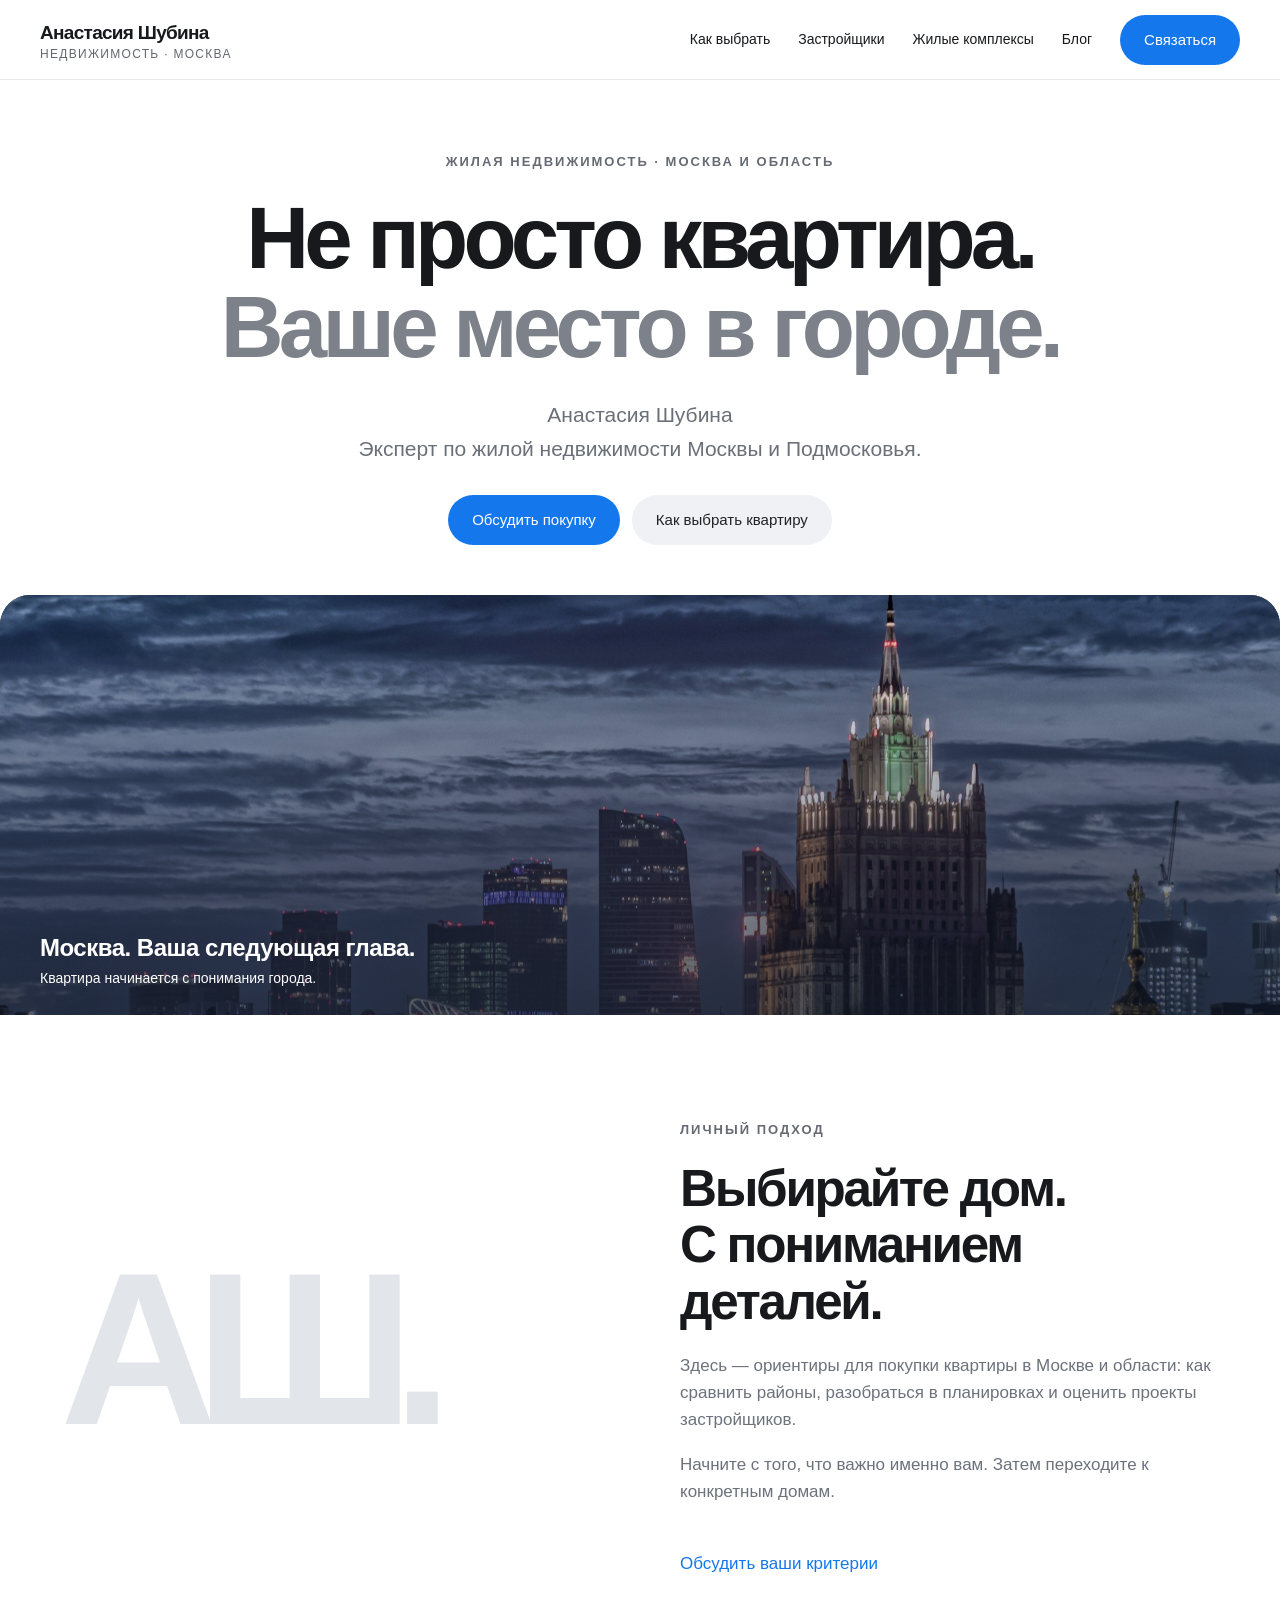
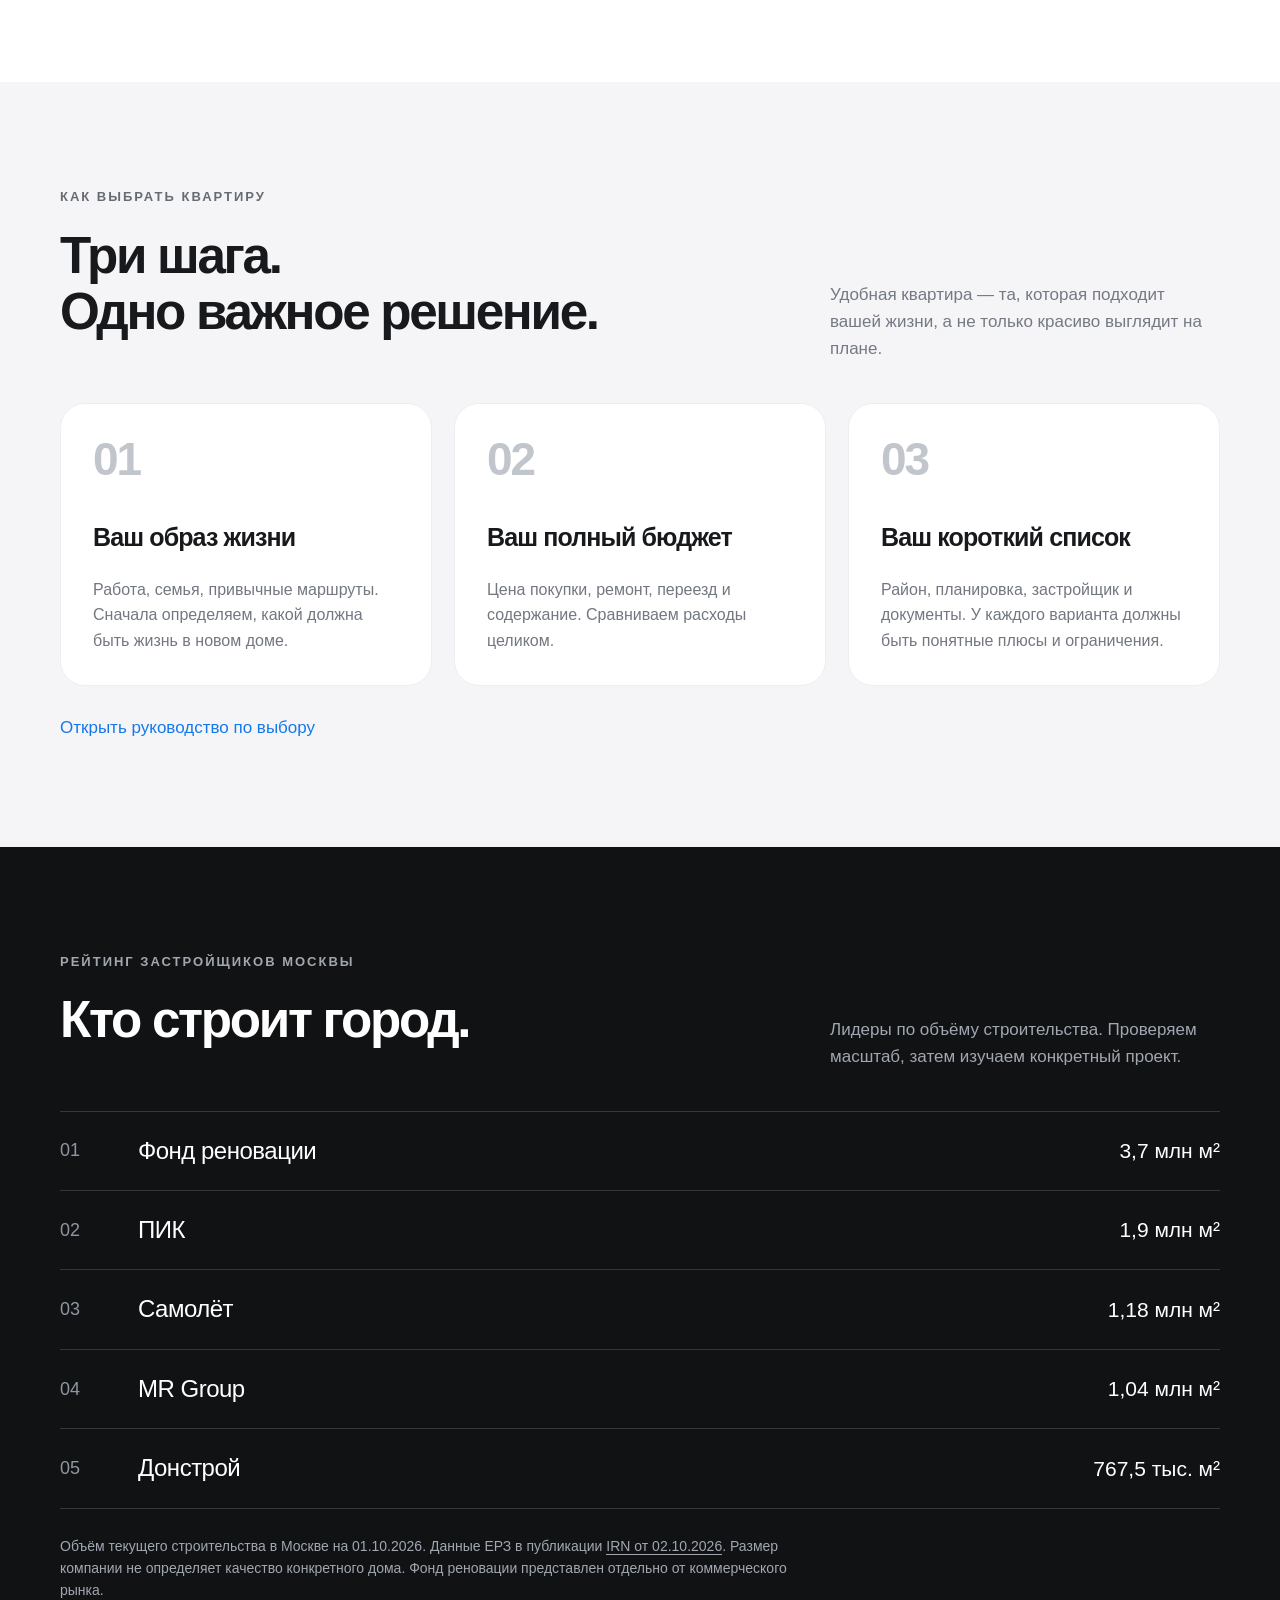
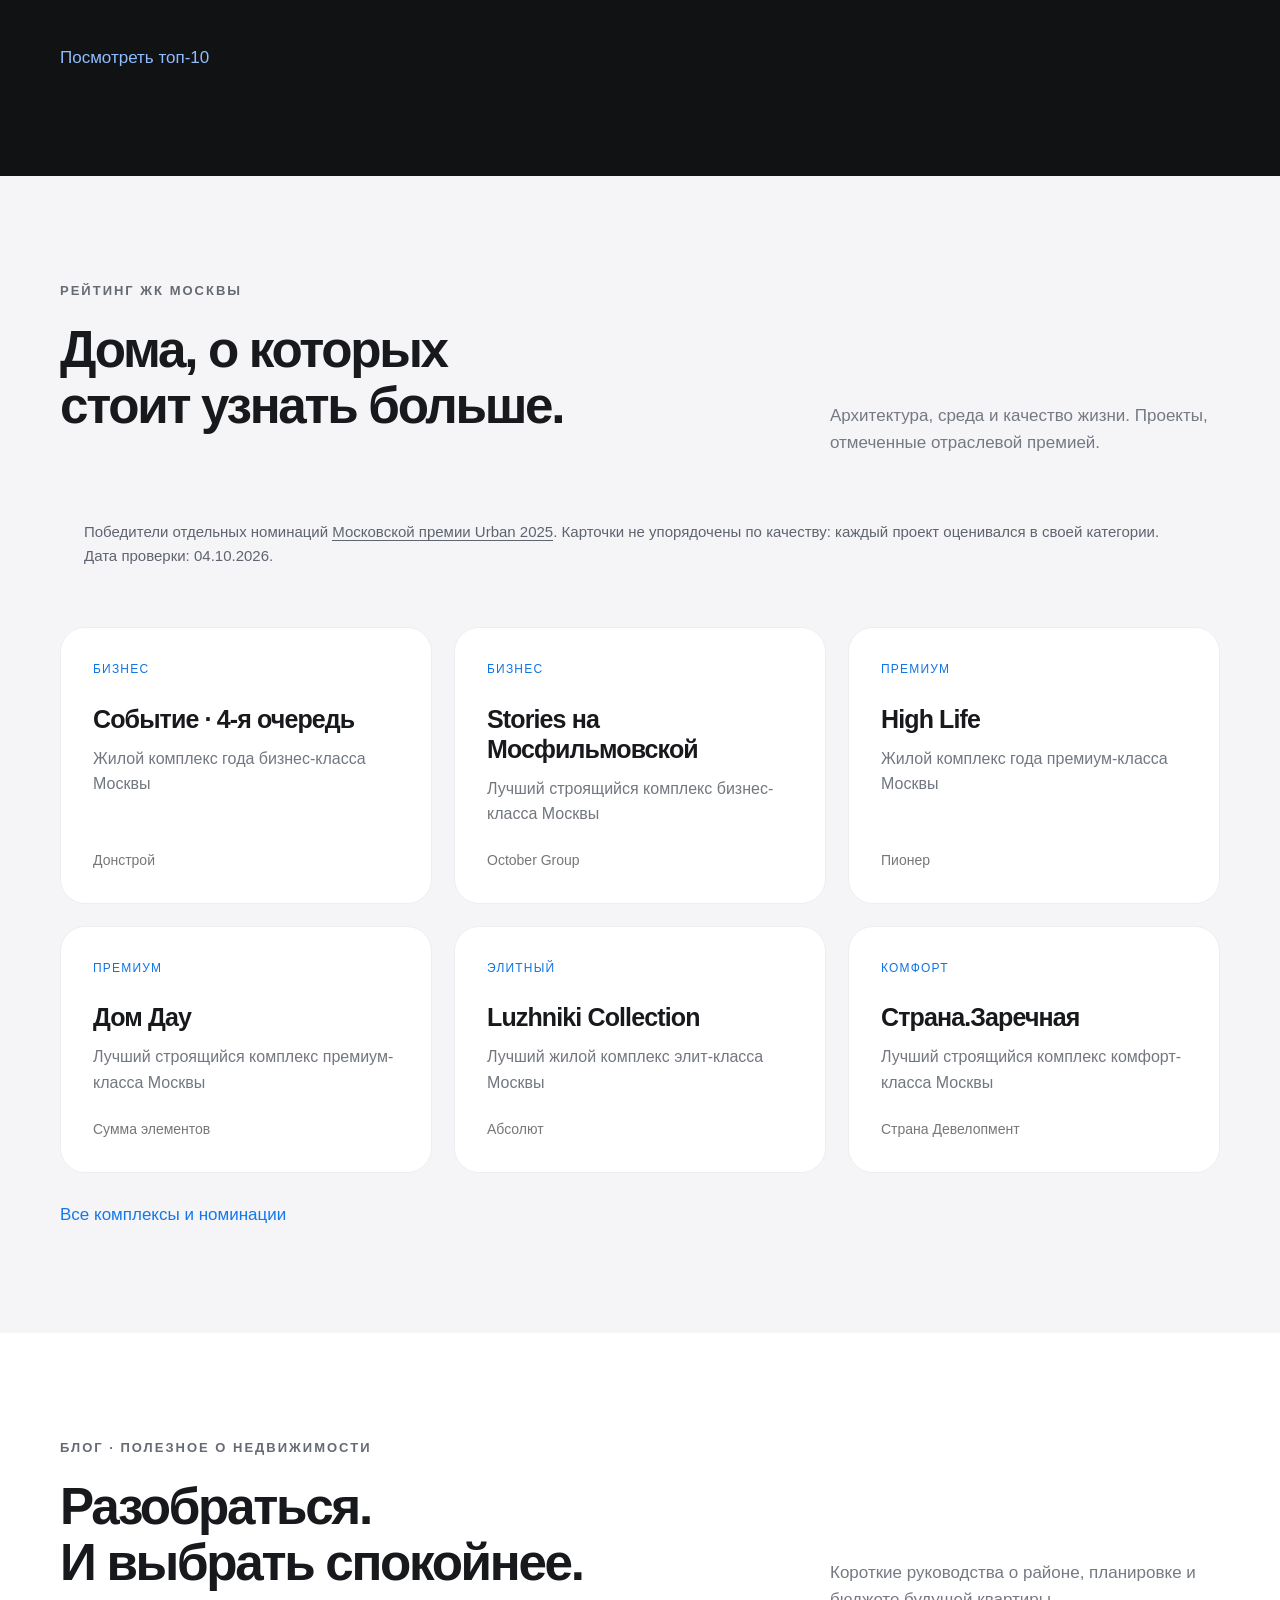
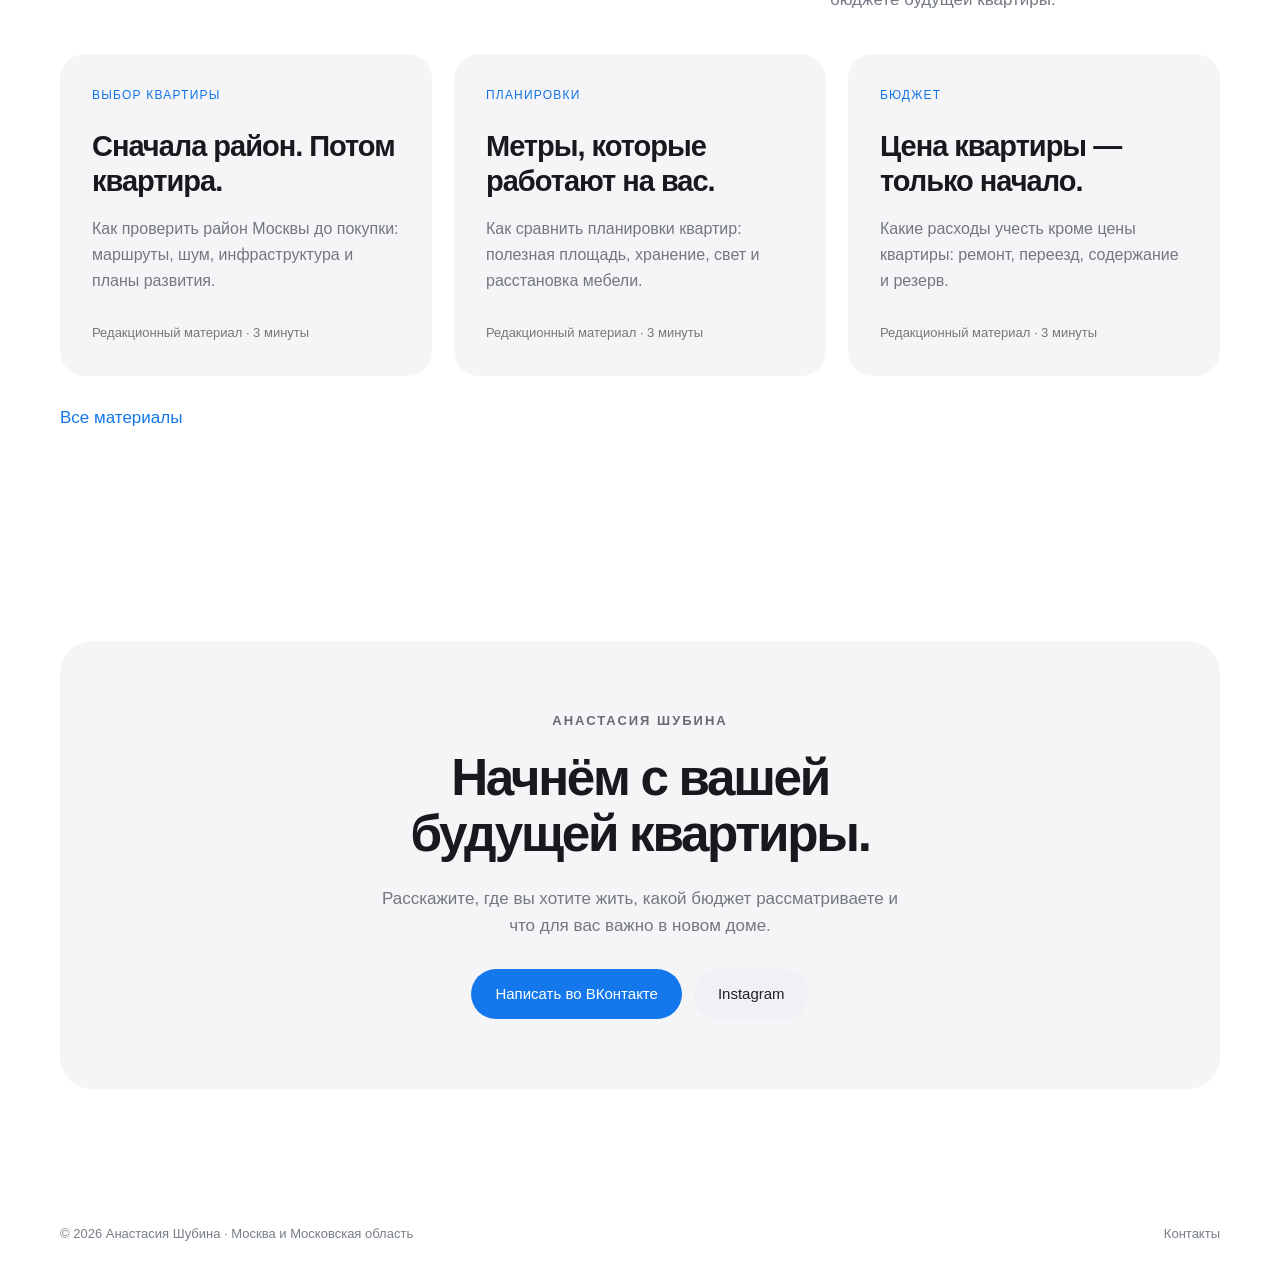
==== index.html @ 24b68bc2 "Build animated real estate website with blog, guides and sourced rankings" ====
<!doctype html><html lang="ru"><head><meta charset="utf-8"><meta name="viewport" content="width=device-width,initial-scale=1"><title>Анастасия Шубина — эксперт по жилой недвижимости Москвы и области</title><meta name="description" content="Выбор квартиры в Москве и Подмосковье: районы, планировки, рейтинги застройщиков и жилых комплексов. Сайт Анастасии Шубиной."><meta name="theme-color" content="#ffffff"><link rel="canonical" href="https://nickbelsov.github.io/anastasia-shubina/"><meta property="og:title" content="Анастасия Шубина — эксперт по жилой недвижимости Москвы и области"><meta property="og:description" content="Выбор квартиры в Москве и Подмосковье: районы, планировки, рейтинги застройщиков и жилых комплексов. Сайт Анастасии Шубиной."><meta property="og:type" content="website"><meta property="og:url" content="https://nickbelsov.github.io/anastasia-shubina/"><meta property="og:locale" content="ru_RU"><link rel="icon" href="assets/favicon.svg"><link rel="stylesheet" href="assets/style.css"><script type="application/ld+json">{"@context": "https://schema.org", "@type": "Person", "name": "Анастасия Шубина", "jobTitle": "Эксперт по жилой недвижимости", "url": "https://nickbelsov.github.io/anastasia-shubina", "sameAs": ["https://vk.ru/id_1000000000", "https://www.instagram.com/nastia_shubina/"]}</script><script defer src="assets/app.js"></script></head><body><a class="skip" href="#main">Перейти к содержанию</a><div class="progress" aria-hidden="true"></div><header><nav aria-label="Главная навигация"><a class="brand" href="index.html">Анастасия Шубина<small>НЕДВИЖИМОСТЬ · МОСКВА</small></a><button class="menu" aria-expanded="false" aria-controls="nav-links">Меню</button><div class="links" id="nav-links"><a href="guide/">Как выбрать</a><a href="developers/">Застройщики</a><a href="complexes/">Жилые комплексы</a><a href="blog/">Блог</a><a class="pill" href="index.html#contact">Связаться</a></div></nav></header><main id="main"><section class="hero"><div class="wrap"><div class="eyebrow">Жилая недвижимость · Москва и область</div><h1>Не просто квартира.<br><span>Ваше место в городе.</span></h1><p class="lead">Анастасия Шубина<br>Эксперт по жилой недвижимости Москвы и Подмосковья.</p><div class="actions"><a class="button" href="#contact">Обсудить покупку</a><a class="button secondary" href="guide/">Как выбрать квартиру</a></div></div><div class="city"><img src="assets/moscow.jpg" width="2000" height="1500" alt="Вечерняя панорама Москвы: историческая высотка и башни Москва-Сити" fetchpriority="high"><div class="city-caption"><strong>Москва. Ваша следующая глава.</strong>Квартира начинается с понимания города.</div></div></section>
<section class="section"><div class="wrap about"><div class="about-mark reveal" aria-hidden="true">АШ.</div><div class="reveal"><div class="eyebrow">Личный подход</div><h2>Выбирайте дом.<br>С пониманием деталей.</h2><p>Здесь — ориентиры для покупки квартиры в Москве и области: как сравнить районы, разобраться в планировках и оценить проекты застройщиков.</p><p>Начните с того, что важно именно вам. Затем переходите к конкретным домам.</p><a class="section-link" href="#contact">Обсудить ваши критерии</a></div></div></section>
<section class="section muted" id="choose"><div class="wrap"><div class="section-head reveal"><div><div class="eyebrow">Как выбрать квартиру</div><h2>Три шага.<br>Одно важное решение.</h2></div><p>Удобная квартира — та, которая подходит вашей жизни, а не только красиво выглядит на плане.</p></div><div class="grid"><div class="card reveal"><span class="num">01</span><h3>Ваш образ жизни</h3><p>Работа, семья, привычные маршруты. Сначала определяем, какой должна быть жизнь в новом доме.</p></div><div class="card reveal"><span class="num">02</span><h3>Ваш полный бюджет</h3><p>Цена покупки, ремонт, переезд и содержание. Сравниваем расходы целиком.</p></div><div class="card reveal"><span class="num">03</span><h3>Ваш короткий список</h3><p>Район, планировка, застройщик и документы. У каждого варианта должны быть понятные плюсы и ограничения.</p></div></div><a class="section-link" href="guide/">Открыть руководство по выбору</a></div></section>
<section class="section dark" id="developers"><div class="wrap"><div class="section-head reveal"><div><div class="eyebrow">Рейтинг застройщиков Москвы</div><h2>Кто строит город.</h2></div><p>Лидеры по объёму строительства. Проверяем масштаб, затем изучаем конкретный проект.</p></div><div class="ranking"><div class="rank"><span class="position">01</span><strong>Фонд реновации</strong><span class="value">3,7 млн м²</span></div><div class="rank"><span class="position">02</span><strong>ПИК</strong><span class="value">1,9 млн м²</span></div><div class="rank"><span class="position">03</span><strong>Самолёт</strong><span class="value">1,18 млн м²</span></div><div class="rank"><span class="position">04</span><strong>MR Group</strong><span class="value">1,04 млн м²</span></div><div class="rank"><span class="position">05</span><strong>Донстрой</strong><span class="value">767,5 тыс. м²</span></div></div><p class="rank-note">Объём текущего строительства в Москве на 01.10.2026. Данные ЕРЗ в публикации <a class="source" href="https://www.irn.ru/news/160754-nazvany-krupneyshie-zastroyschiki-moskvy-i-oblasti.html" target="_blank" rel="noopener">IRN от 02.10.2026</a>. Размер компании не определяет качество конкретного дома. Фонд реновации представлен отдельно от коммерческого рынка.</p><a class="section-link" href="developers/">Посмотреть топ-10</a></div></section>
<section class="section muted" id="complexes"><div class="wrap"><div class="section-head reveal"><div><div class="eyebrow">Рейтинг ЖК Москвы</div><h2>Дома, о которых<br>стоит узнать больше.</h2></div><p>Архитектура, среда и качество жизни. Проекты, отмеченные отраслевой премией.</p></div><p class="method">Победители отдельных номинаций <a class="source" href="https://uawards.ru/news/all/pobediteli_premii_urban_2025_moskva" target="_blank" rel="noopener">Московской премии Urban 2025</a>. Карточки не упорядочены по качеству: каждый проект оценивался в своей категории. Дата проверки: 04.10.2026.</p><div class="grid complex"><article class="card reveal" data-class="Бизнес"><span class="badge">Бизнес</span><h3>Событие · 4-я очередь</h3><p>Жилой комплекс года бизнес-класса Москвы</p><span class="developer">Донстрой</span></article><article class="card reveal" data-class="Бизнес"><span class="badge">Бизнес</span><h3>Stories на Мосфильмовской</h3><p>Лучший строящийся комплекс бизнес-класса Москвы</p><span class="developer">October Group</span></article><article class="card reveal" data-class="Премиум"><span class="badge">Премиум</span><h3>High Life</h3><p>Жилой комплекс года премиум-класса Москвы</p><span class="developer">Пионер</span></article><article class="card reveal" data-class="Премиум"><span class="badge">Премиум</span><h3>Дом Дау</h3><p>Лучший строящийся комплекс премиум-класса Москвы</p><span class="developer">Сумма элементов</span></article><article class="card reveal" data-class="Элитный"><span class="badge">Элитный</span><h3>Luzhniki Collection</h3><p>Лучший жилой комплекс элит-класса Москвы</p><span class="developer">Абсолют</span></article><article class="card reveal" data-class="Комфорт"><span class="badge">Комфорт</span><h3>Страна.Заречная</h3><p>Лучший строящийся комплекс комфорт-класса Москвы</p><span class="developer">Страна Девелопмент</span></article></div><a class="section-link" href="complexes/">Все комплексы и номинации</a></div></section>
<section class="section" id="blog"><div class="wrap"><div class="section-head reveal"><div><div class="eyebrow">Блог · Полезное о недвижимости</div><h2>Разобраться.<br>И выбрать спокойнее.</h2></div><p>Короткие руководства о районе, планировке и бюджете будущей квартиры.</p></div><div class="grid"><a class="card blog-card reveal" href="blog/kak-vybrat-rayon/"><span class="badge">Выбор квартиры</span><h3>Сначала район. Потом квартира.</h3><p>Как проверить район Москвы до покупки: маршруты, шум, инфраструктура и планы развития.</p><span class="meta">Редакционный материал · 3 минуты</span></a><a class="card blog-card reveal" href="blog/planirovka-bez-kompromissov/"><span class="badge">Планировки</span><h3>Метры, которые работают на вас.</h3><p>Как сравнить планировки квартир: полезная площадь, хранение, свет и расстановка мебели.</p><span class="meta">Редакционный материал · 3 минуты</span></a><a class="card blog-card reveal" href="blog/stoimost-posle-pokupki/"><span class="badge">Бюджет</span><h3>Цена квартиры — только начало.</h3><p>Какие расходы учесть кроме цены квартиры: ремонт, переезд, содержание и резерв.</p><span class="meta">Редакционный материал · 3 минуты</span></a></div><a class="section-link" href="blog/">Все материалы</a></div></section>
<section class="section" id="contact"><div class="wrap"><div class="contact reveal"><div class="eyebrow">Анастасия Шубина</div><h2>Начнём с вашей<br>будущей квартиры.</h2><p>Расскажите, где вы хотите жить, какой бюджет рассматриваете и что для вас важно в новом доме.</p><div class="actions"><a class="button" href="https://vk.ru/id_1000000000" target="_blank" rel="noopener">Написать во ВКонтакте</a><a class="button secondary" href="https://www.instagram.com/nastia_shubina/" target="_blank" rel="noopener">Instagram</a></div></div></div></section></main><footer><div class="wrap foot"><span>© 2026 Анастасия Шубина · Москва и Московская область</span><a href="index.html#contact">Контакты</a></div></footer></body></html>
---- assets/style.css ----
*{box-sizing:border-box}html{scroll-behavior:smooth;scroll-padding-top:100px}body{margin:0;font-family:-apple-system,BlinkMacSystemFont,"Segoe UI",Arial,sans-serif;color:#17191c;background:#fff;font-size:17px;line-height:1.6}a{color:inherit;text-decoration:none}button,input{font:inherit}button,a{-webkit-tap-highlight-color:transparent}a:focus-visible,button:focus-visible{outline:3px solid #147bfa;outline-offset:5px}::selection{background:#d5e5ff}header{height:80px;border-bottom:1px solid #e8e8ed;position:sticky;top:0;background:#fffffff0;backdrop-filter:blur(18px);z-index:10}nav{max-width:1320px;margin:auto;display:flex;height:100%;align-items:center;justify-content:space-between;padding:0 40px;gap:24px}.brand{font-size:19px;font-weight:650;letter-spacing:-.7px}.brand small{font-size:12px;display:block;font-weight:450;letter-spacing:1.3px;color:#64676e;line-height:1.1}.links{display:flex;gap:28px;align-items:center;font-size:14px}.links a:hover{color:#0672e6}.pill,.button{display:inline-flex;justify-content:center;align-items:center;border:0;border-radius:30px;padding:13px 24px;background:#1478ec;color:white;font-size:15px;cursor:pointer;transition:transform .25s,background .25s}.pill:hover,.button:hover{background:#0064da;transform:translateY(-2px)}.secondary{background:#f0f1f4;color:#202227}.secondary:hover{background:#e3e6ea}.menu{display:none;background:none;border:0;cursor:pointer}.wrap{max-width:1240px;margin:0 auto;padding:0 40px}.hero{padding:72px 0 0;text-align:center;overflow:hidden}.eyebrow{font-size:13px;letter-spacing:2px;text-transform:uppercase;font-weight:650;color:#666b73;margin-bottom:20px}h1,h2,h3,p{margin-top:0}h1{font-size:clamp(44px,6.8vw,88px);line-height:1.03;letter-spacing:-.055em;font-weight:650;margin-bottom:26px}h1 span{color:#7c818a}h2{font-size:clamp(36px,4vw,56px);letter-spacing:-.045em;line-height:1.1;font-weight:600;margin-bottom:22px}h3{font-size:25px;letter-spacing:-.035em;line-height:1.2}.lead{font-size:21px;line-height:1.6;color:#6b7078;max-width:600px;margin:0 auto 30px}.actions{display:flex;justify-content:center;gap:12px;flex-wrap:wrap}.city{position:relative;margin:50px auto 0;max-width:1400px;height:420px;overflow:hidden;border-radius:30px 30px 0 0;background:#1e2935}.city img{width:100%;height:120%;object-fit:cover;object-position:center 40%;transform:translateY(var(--pan,0px));will-change:transform}.city:after{content:"";position:absolute;inset:0;background:linear-gradient(transparent,#111a28b0)}.city-caption{position:absolute;z-index:1;bottom:26px;left:40px;color:white;text-align:left;font-size:14px}.city-caption strong{font-size:24px;display:block;letter-spacing:-.5px}.section{padding:105px 0}.muted{background:#f5f5f7}.section-head{display:flex;justify-content:space-between;align-items:end;gap:40px;margin-bottom:40px}.section-head p{color:#747983;max-width:390px;margin:0}.grid{display:grid;grid-template-columns:repeat(3,minmax(0,1fr));gap:22px}.card{background:#fff;border:1px solid #eceef1;border-radius:25px;padding:32px;transition:transform .35s,box-shadow .35s;min-width:0}.card:hover{transform:translateY(-6px);box-shadow:0 20px 50px #00000008}.card p{color:#727780;font-size:16px;margin-bottom:0}.num{display:block;font-size:46px;font-weight:550;color:#c1c5cc;letter-spacing:-2px;line-height:1;margin-bottom:40px}.dark{background:#111214;color:white}.dark .eyebrow{color:#a1a7b1}.dark .section-head p{color:#a1a7b1}.ranking{border-top:1px solid #37383c}.rank{display:grid;grid-template-columns:60px 1fr auto;align-items:center;border-bottom:1px solid #34363a;padding:20px 0;gap:18px}.rank .position{color:#9096a0;font-size:18px}.rank strong{font-size:24px;font-weight:500;letter-spacing:-.5px}.rank .value{font-size:21px;font-variant-numeric:tabular-nums}.rank-note{color:#a1a7b1;font-size:14px;max-width:740px;margin-top:26px}.source{border-bottom:1px solid currentColor}.section-link{display:inline-block;margin-top:28px;color:#1478ec;font-weight:500}.dark .section-link{color:#8fbdff}.tags{display:flex;gap:10px;flex-wrap:wrap;margin-bottom:28px}.tag{padding:9px 18px;border:1px solid #dfe2e7;border-radius:24px;background:white;color:#626770;cursor:pointer;font-size:14px}.tag[aria-pressed=true]{background:#17191c;color:white;border-color:#17191c}.badge{font-size:12px;text-transform:uppercase;letter-spacing:1.2px;color:#1074e6;display:block;margin-bottom:24px}.complex .card{display:flex;flex-direction:column;min-height:230px}.complex .card h3{margin-bottom:12px}.complex .developer{font-size:14px;margin-top:auto;padding-top:22px;color:#777}.blog-card{display:flex;flex-direction:column;min-height:280px;background:#f5f5f7;border:0}.blog-card h3{font-size:29px;margin-bottom:18px}.blog-card .meta{margin-top:auto;padding-top:30px;font-size:13px;color:#777}.about{display:grid;grid-template-columns:1fr 1fr;gap:80px;align-items:center}.about-mark{font-size:clamp(100px,17vw,220px);font-weight:600;line-height:1;color:#e2e5e9;letter-spacing:-.1em}.about p{color:#6c727c}.contact{text-align:center;background:#f5f5f7;border-radius:32px;padding:70px 30px}.contact p{color:#727780;max-width:520px;margin:0 auto 30px}.contact .eyebrow{margin-bottom:18px}footer{padding:30px 0 40px;color:#777e88;font-size:13px}.foot{display:flex;justify-content:space-between;gap:24px}.article{max-width:780px;padding-top:65px;padding-bottom:90px}.article h1{font-size:clamp(42px,6vw,64px);margin-top:30px}.article h2{font-size:30px;margin-top:46px;letter-spacing:-.025em}.article p{color:#4f5661;line-height:1.85}.article .intro{font-size:22px;color:#747983}.back{color:#0876e4;font-size:14px}.progress{position:fixed;top:0;left:0;height:3px;width:0;background:#1478ec;z-index:20}.reveal{transition:opacity .8s,transform .8s}.motion .reveal{opacity:0;transform:translateY(30px)}.motion .reveal.visible{opacity:1;transform:none}[hidden]{display:none!important}.skip{position:fixed;left:10px;top:-100px;z-index:50;background:white;padding:10px}.skip:focus{top:10px}.method{padding:24px;border-radius:20px;background:#f5f5f7;color:#5e6470;font-size:15px;margin-bottom:35px}@media(min-width:1400px){.city{margin-left:auto;margin-right:auto}}@media(max-width:850px){nav{padding:0 24px}.links{gap:16px}.links .pill{display:none}.wrap{padding:0 24px}.grid{grid-template-columns:repeat(2,minmax(0,1fr))}.section-head{display:block}.section-head p{margin-top:20px}.about{gap:36px}.hero{padding-top:55px}.city{height:350px;margin-top:35px;border-radius:0}.section{padding:75px 0}}@media(max-width:620px){header{height:72px}.brand{font-size:17px}.menu{display:block}.links{position:absolute;top:72px;left:0;right:0;padding:25px;background:white;border-bottom:1px solid #ddd;display:none;flex-direction:column;align-items:stretch}.links.open{display:flex}.links .pill{display:block;text-align:center}.grid{grid-template-columns:1fr}.hero h1{font-size:48px}.lead{font-size:18px}.hero{padding-top:44px}.city{height:280px}.city-caption{left:24px;bottom:18px}.city-caption strong{font-size:20px}.section{padding:65px 0}.card{padding:28px}.num{margin-bottom:26px}.rank{grid-template-columns:28px 1fr auto;gap:12px}.rank strong{font-size:19px}.rank .value{font-size:16px}.about{grid-template-columns:1fr;gap:25px}.about-mark{font-size:120px}.contact{padding:50px 20px}.foot{flex-direction:column;gap:12px}.article{padding-top:40px}.section-head h2{font-size:39px}.blog-card{min-height:240px}}@media(prefers-reduced-motion:reduce){html{scroll-behavior:auto}*,*:before,*:after{animation:none!important;transition:none!important}.motion .reveal{opacity:1;transform:none}.city img{transform:none!important}}
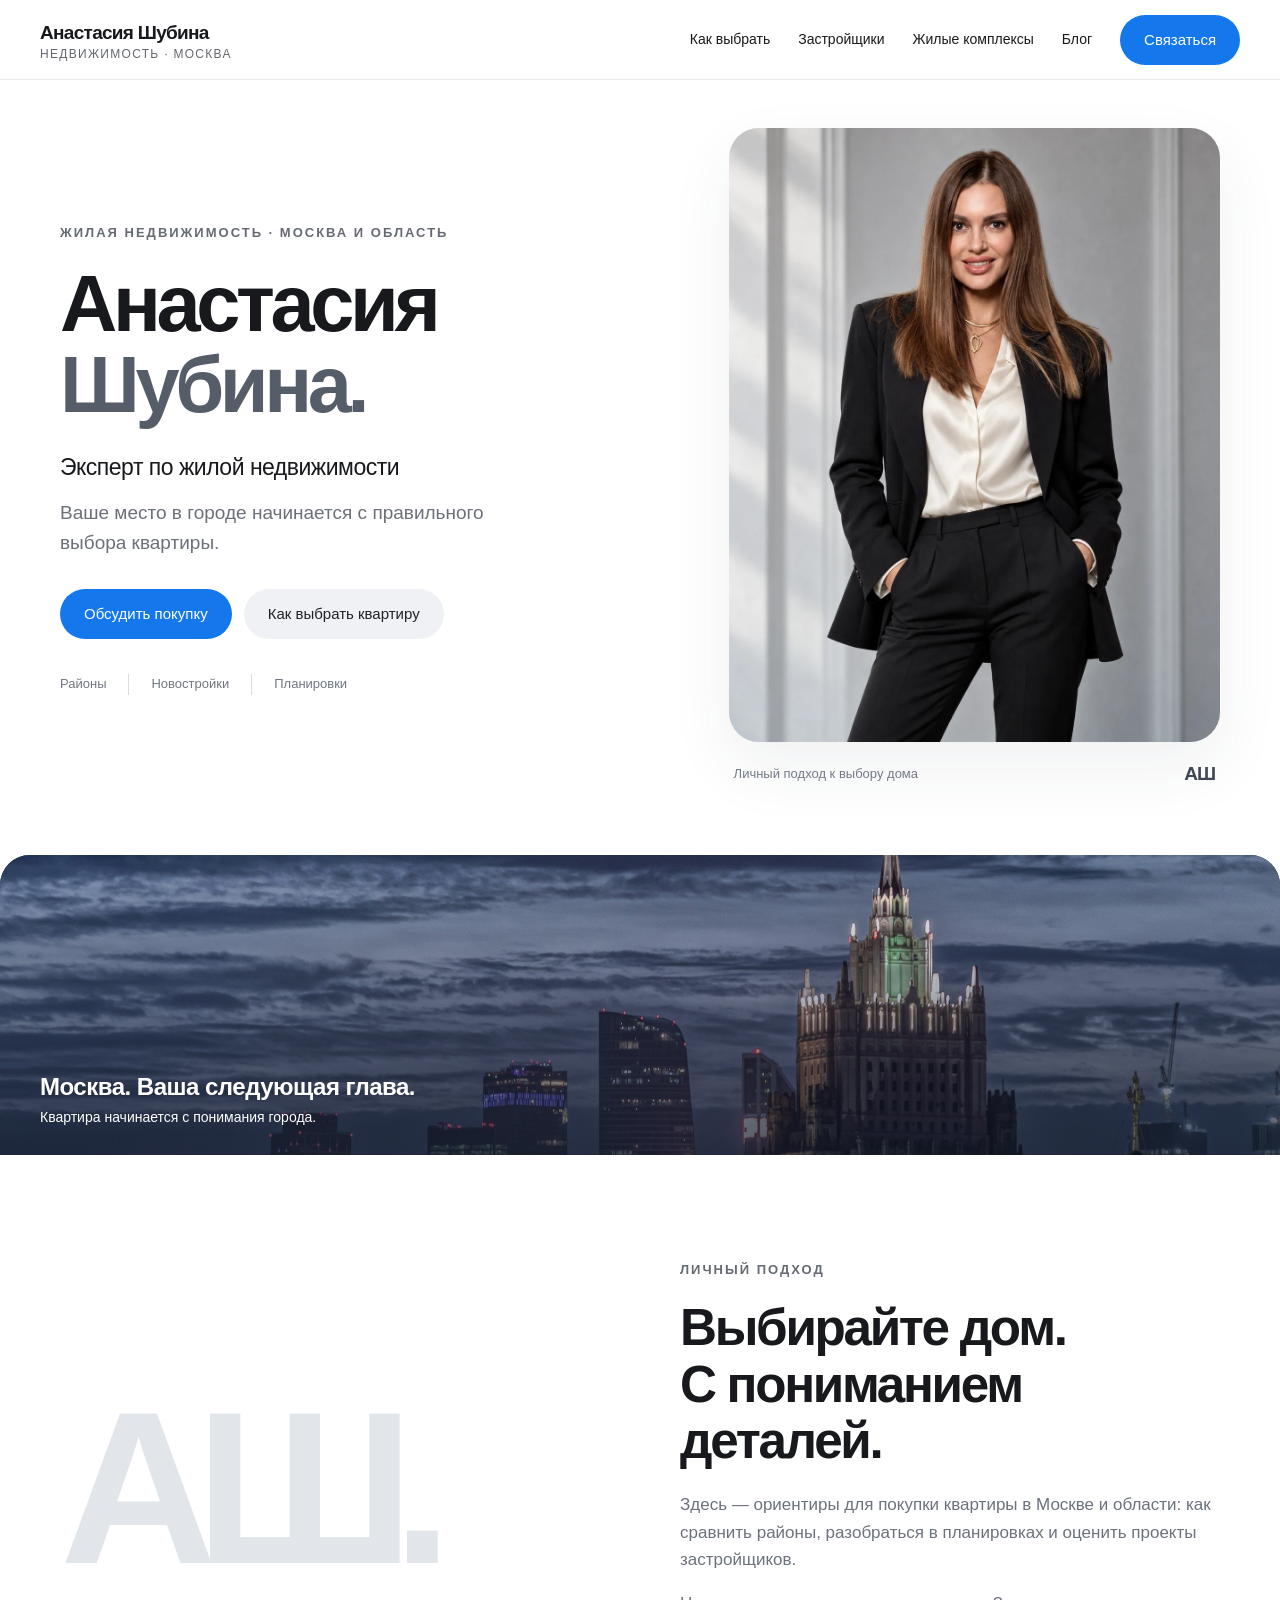
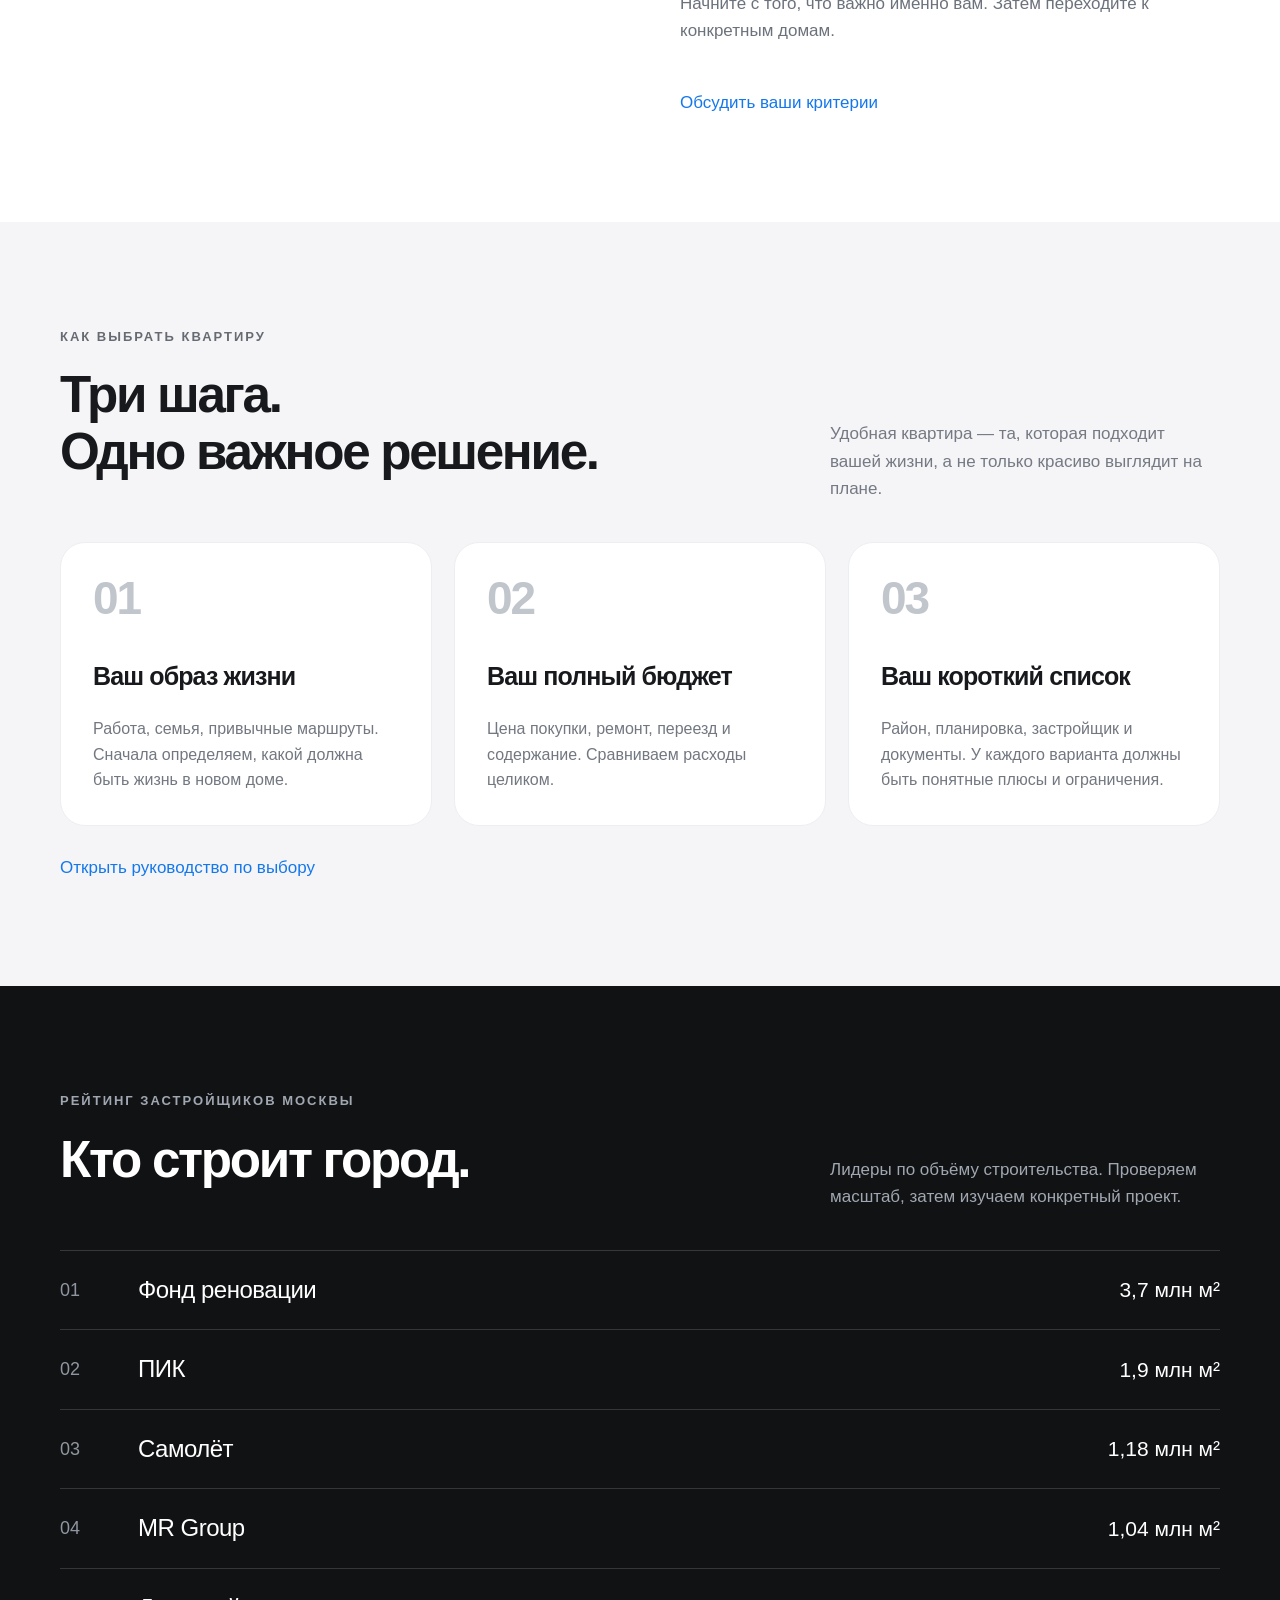
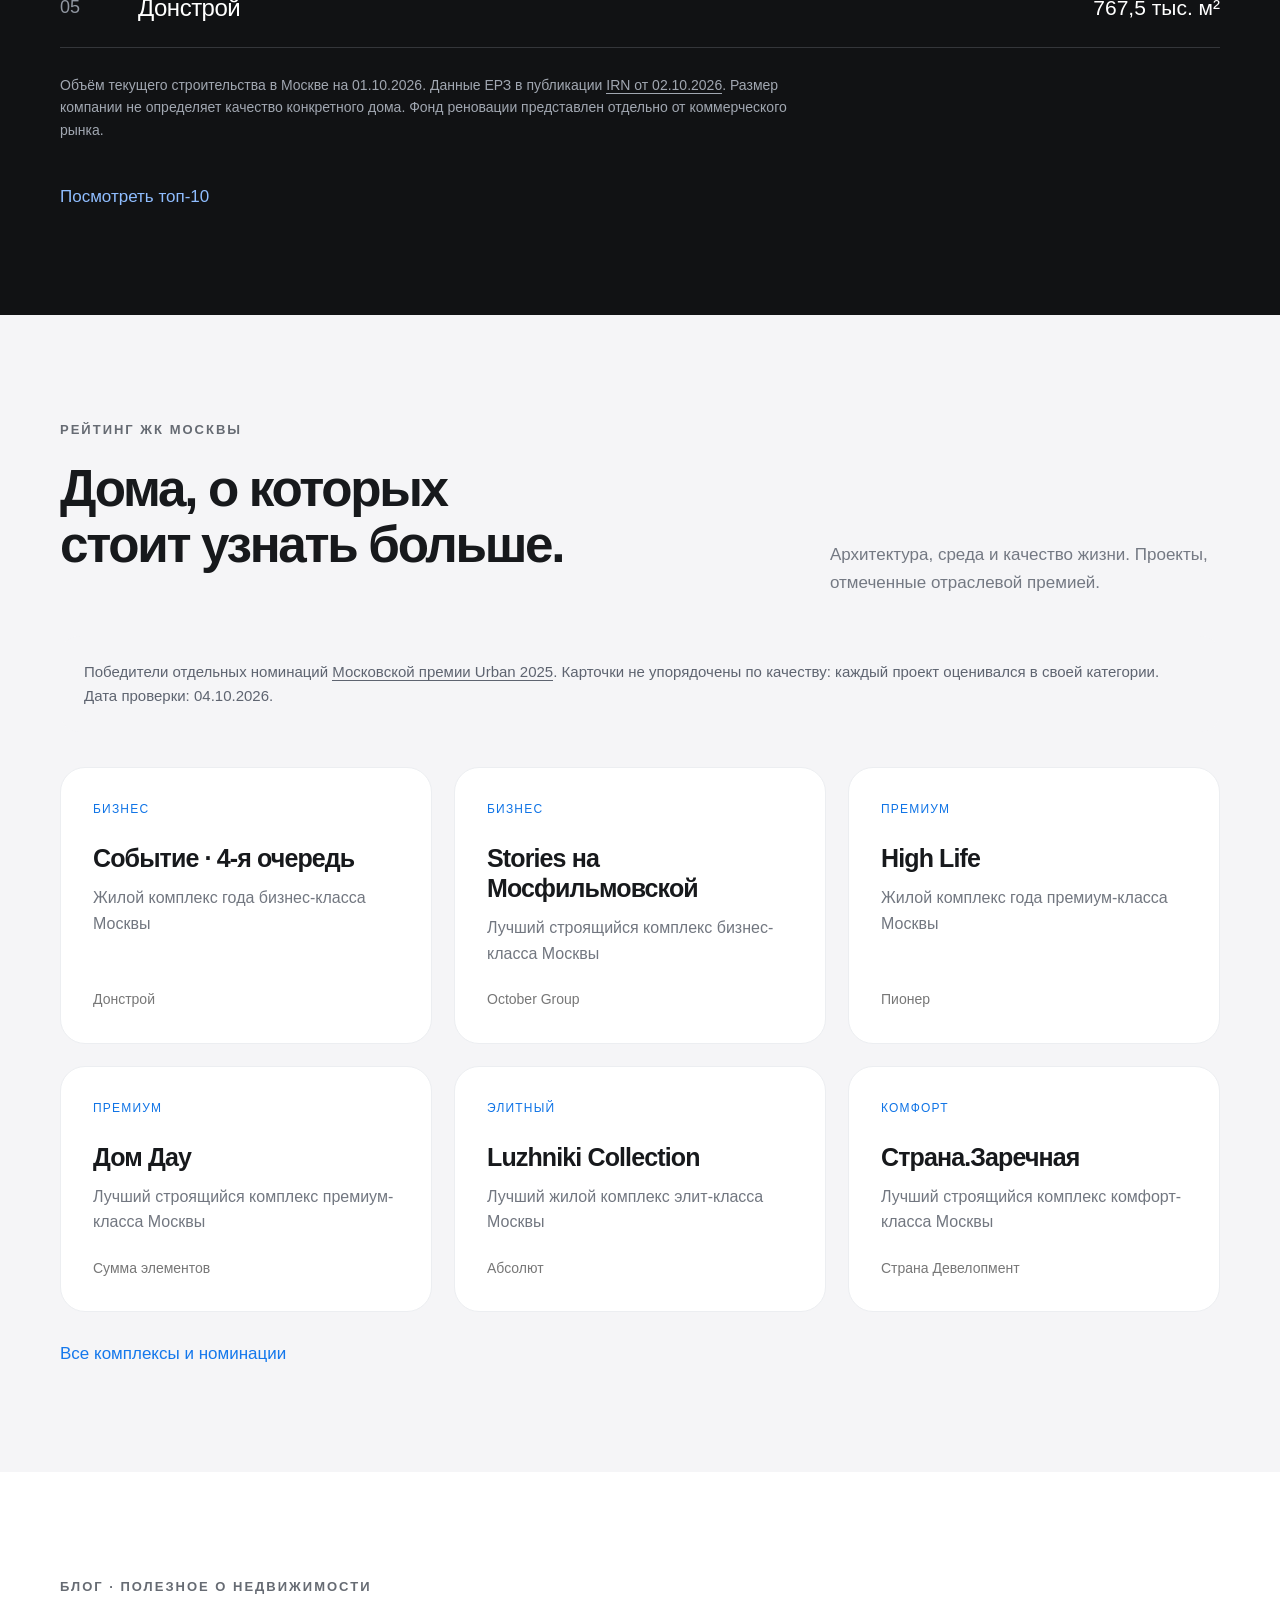
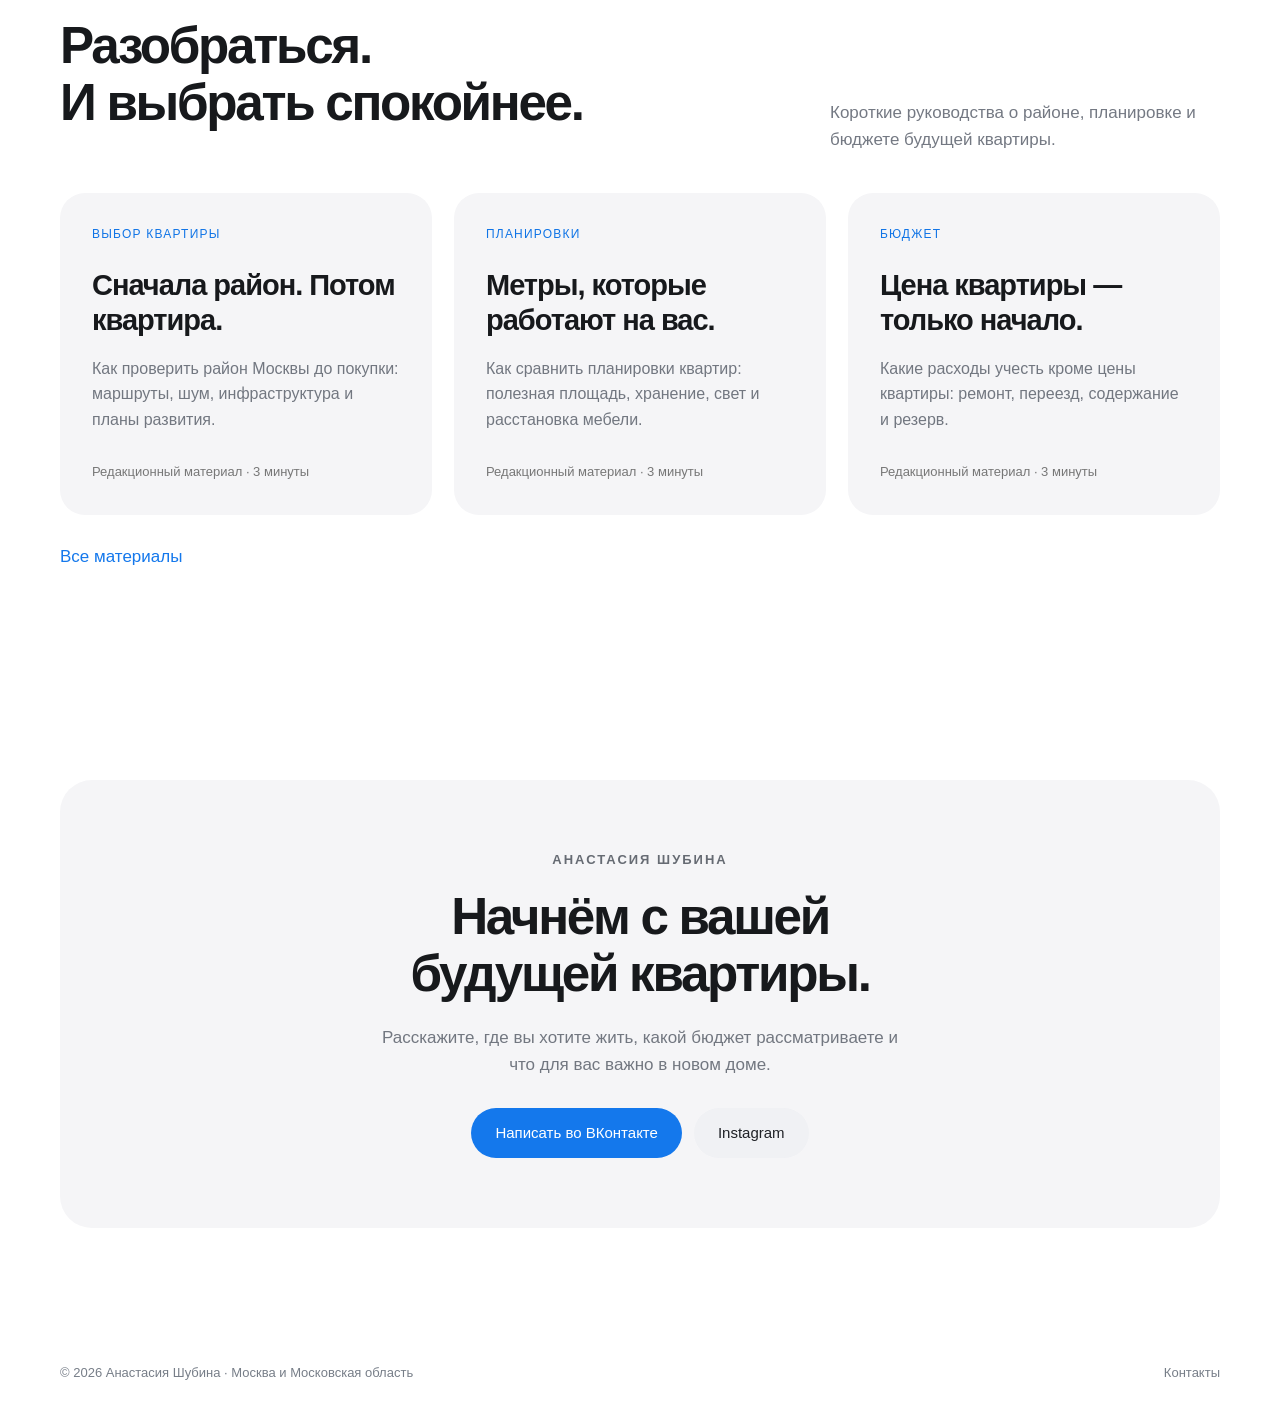
==== commit 96ddb1a7: "Add Anastasia business portrait and animated personal hero" ====
--- a/index.html
+++ b/index.html
@@ -1,4 +1,4 @@
-<!doctype html><html lang="ru"><head><meta charset="utf-8"><meta name="viewport" content="width=device-width,initial-scale=1"><title>Анастасия Шубина — эксперт по жилой недвижимости Москвы и области</title><meta name="description" content="Выбор квартиры в Москве и Подмосковье: районы, планировки, рейтинги застройщиков и жилых комплексов. Сайт Анастасии Шубиной."><meta name="theme-color" content="#ffffff"><link rel="canonical" href="https://nickbelsov.github.io/anastasia-shubina/"><meta property="og:title" content="Анастасия Шубина — эксперт по жилой недвижимости Москвы и области"><meta property="og:description" content="Выбор квартиры в Москве и Подмосковье: районы, планировки, рейтинги застройщиков и жилых комплексов. Сайт Анастасии Шубиной."><meta property="og:type" content="website"><meta property="og:url" content="https://nickbelsov.github.io/anastasia-shubina/"><meta property="og:locale" content="ru_RU"><link rel="icon" href="assets/favicon.svg"><link rel="stylesheet" href="assets/style.css"><script type="application/ld+json">{"@context": "https://schema.org", "@type": "Person", "name": "Анастасия Шубина", "jobTitle": "Эксперт по жилой недвижимости", "url": "https://nickbelsov.github.io/anastasia-shubina", "sameAs": ["https://vk.ru/id_1000000000", "https://www.instagram.com/nastia_shubina/"]}</script><script defer src="assets/app.js"></script></head><body><a class="skip" href="#main">Перейти к содержанию</a><div class="progress" aria-hidden="true"></div><header><nav aria-label="Главная навигация"><a class="brand" href="index.html">Анастасия Шубина<small>НЕДВИЖИМОСТЬ · МОСКВА</small></a><button class="menu" aria-expanded="false" aria-controls="nav-links">Меню</button><div class="links" id="nav-links"><a href="guide/">Как выбрать</a><a href="developers/">Застройщики</a><a href="complexes/">Жилые комплексы</a><a href="blog/">Блог</a><a class="pill" href="index.html#contact">Связаться</a></div></nav></header><main id="main"><section class="hero"><div class="wrap"><div class="eyebrow">Жилая недвижимость · Москва и область</div><h1>Не просто квартира.<br><span>Ваше место в городе.</span></h1><p class="lead">Анастасия Шубина<br>Эксперт по жилой недвижимости Москвы и Подмосковья.</p><div class="actions"><a class="button" href="#contact">Обсудить покупку</a><a class="button secondary" href="guide/">Как выбрать квартиру</a></div></div><div class="city"><img src="assets/moscow.jpg" width="2000" height="1500" alt="Вечерняя панорама Москвы: историческая высотка и башни Москва-Сити" fetchpriority="high"><div class="city-caption"><strong>Москва. Ваша следующая глава.</strong>Квартира начинается с понимания города.</div></div></section>
+<!doctype html><html lang="ru"><head><meta charset="utf-8"><meta name="viewport" content="width=device-width,initial-scale=1"><title>Анастасия Шубина — эксперт по жилой недвижимости Москвы и области</title><meta name="description" content="Выбор квартиры в Москве и Подмосковье: районы, планировки, рейтинги застройщиков и жилых комплексов. Сайт Анастасии Шубиной."><meta name="theme-color" content="#ffffff"><link rel="canonical" href="https://nickbelsov.github.io/anastasia-shubina/"><meta property="og:title" content="Анастасия Шубина — эксперт по жилой недвижимости Москвы и области"><meta property="og:description" content="Выбор квартиры в Москве и Подмосковье: районы, планировки, рейтинги застройщиков и жилых комплексов. Сайт Анастасии Шубиной."><meta property="og:type" content="website"><meta property="og:url" content="https://nickbelsov.github.io/anastasia-shubina/"><meta property="og:locale" content="ru_RU"><link rel="icon" href="assets/favicon.svg"><link rel="stylesheet" href="assets/style.css?v=portrait-1"><script type="application/ld+json">{"@context": "https://schema.org", "@type": "Person", "name": "Анастасия Шубина", "jobTitle": "Эксперт по жилой недвижимости", "image": "https://nickbelsov.github.io/anastasia-shubina/assets/anastasia-business.webp", "url": "https://nickbelsov.github.io/anastasia-shubina", "sameAs": ["https://vk.ru/id_1000000000", "https://www.instagram.com/nastia_shubina/"]}</script><script defer src="assets/app.js?v=portrait-1"></script></head><body><a class="skip" href="#main">Перейти к содержанию</a><div class="progress" aria-hidden="true"></div><header><nav aria-label="Главная навигация"><a class="brand" href="index.html">Анастасия Шубина<small>НЕДВИЖИМОСТЬ · МОСКВА</small></a><button class="menu" aria-expanded="false" aria-controls="nav-links">Меню</button><div class="links" id="nav-links"><a href="guide/">Как выбрать</a><a href="developers/">Застройщики</a><a href="complexes/">Жилые комплексы</a><a href="blog/">Блог</a><a class="pill" href="index.html#contact">Связаться</a></div></nav></header><main id="main"><section class="hero personal-hero"><div class="wrap hero-layout"><div class="hero-copy"><div class="eyebrow">Жилая недвижимость · Москва и область</div><h1>Анастасия<br><span>Шубина.</span></h1><p class="hero-role">Эксперт по жилой недвижимости</p><p class="lead">Ваше место в городе начинается с правильного выбора квартиры.</p><div class="actions"><a class="button" href="#contact">Обсудить покупку</a><a class="button secondary" href="guide/">Как выбрать квартиру</a></div><div class="hero-topics"><span>Районы</span><span>Новостройки</span><span>Планировки</span></div></div><figure class="portrait-card"><div class="portrait-window"><img class="portrait-photo" src="assets/anastasia-business.webp" width="1122" height="1402" alt="Анастасия Шубина — деловой портрет в тёмном жакете и светлой блузе" fetchpriority="high" decoding="async"></div><figcaption><span>Личный подход к выбору дома</span><span class="portrait-monogram" aria-hidden="true">АШ</span></figcaption></figure></div><div class="city"><img src="assets/moscow.jpg" width="2000" height="1500" alt="Вечерняя панорама Москвы: историческая высотка и башни Москва-Сити" loading="lazy" decoding="async"><div class="city-caption"><strong>Москва. Ваша следующая глава.</strong>Квартира начинается с понимания города.</div></div></section>
 <section class="section"><div class="wrap about"><div class="about-mark reveal" aria-hidden="true">АШ.</div><div class="reveal"><div class="eyebrow">Личный подход</div><h2>Выбирайте дом.<br>С пониманием деталей.</h2><p>Здесь — ориентиры для покупки квартиры в Москве и области: как сравнить районы, разобраться в планировках и оценить проекты застройщиков.</p><p>Начните с того, что важно именно вам. Затем переходите к конкретным домам.</p><a class="section-link" href="#contact">Обсудить ваши критерии</a></div></div></section>
 <section class="section muted" id="choose"><div class="wrap"><div class="section-head reveal"><div><div class="eyebrow">Как выбрать квартиру</div><h2>Три шага.<br>Одно важное решение.</h2></div><p>Удобная квартира — та, которая подходит вашей жизни, а не только красиво выглядит на плане.</p></div><div class="grid"><div class="card reveal"><span class="num">01</span><h3>Ваш образ жизни</h3><p>Работа, семья, привычные маршруты. Сначала определяем, какой должна быть жизнь в новом доме.</p></div><div class="card reveal"><span class="num">02</span><h3>Ваш полный бюджет</h3><p>Цена покупки, ремонт, переезд и содержание. Сравниваем расходы целиком.</p></div><div class="card reveal"><span class="num">03</span><h3>Ваш короткий список</h3><p>Район, планировка, застройщик и документы. У каждого варианта должны быть понятные плюсы и ограничения.</p></div></div><a class="section-link" href="guide/">Открыть руководство по выбору</a></div></section>
 <section class="section dark" id="developers"><div class="wrap"><div class="section-head reveal"><div><div class="eyebrow">Рейтинг застройщиков Москвы</div><h2>Кто строит город.</h2></div><p>Лидеры по объёму строительства. Проверяем масштаб, затем изучаем конкретный проект.</p></div><div class="ranking"><div class="rank"><span class="position">01</span><strong>Фонд реновации</strong><span class="value">3,7 млн м²</span></div><div class="rank"><span class="position">02</span><strong>ПИК</strong><span class="value">1,9 млн м²</span></div><div class="rank"><span class="position">03</span><strong>Самолёт</strong><span class="value">1,18 млн м²</span></div><div class="rank"><span class="position">04</span><strong>MR Group</strong><span class="value">1,04 млн м²</span></div><div class="rank"><span class="position">05</span><strong>Донстрой</strong><span class="value">767,5 тыс. м²</span></div></div><p class="rank-note">Объём текущего строительства в Москве на 01.10.2026. Данные ЕРЗ в публикации <a class="source" href="https://www.irn.ru/news/160754-nazvany-krupneyshie-zastroyschiki-moskvy-i-oblasti.html" target="_blank" rel="noopener">IRN от 02.10.2026</a>. Размер компании не определяет качество конкретного дома. Фонд реновации представлен отдельно от коммерческого рынка.</p><a class="section-link" href="developers/">Посмотреть топ-10</a></div></section>
--- a/assets/style.css
+++ b/assets/style.css
@@ -1 +1,2 @@
-*{box-sizing:border-box}html{scroll-behavior:smooth;scroll-padding-top:100px}body{margin:0;font-family:-apple-system,BlinkMacSystemFont,"Segoe UI",Arial,sans-serif;color:#17191c;background:#fff;font-size:17px;line-height:1.6}a{color:inherit;text-decoration:none}button,input{font:inherit}button,a{-webkit-tap-highlight-color:transparent}a:focus-visible,button:focus-visible{outline:3px solid #147bfa;outline-offset:5px}::selection{background:#d5e5ff}header{height:80px;border-bottom:1px solid #e8e8ed;position:sticky;top:0;background:#fffffff0;backdrop-filter:blur(18px);z-index:10}nav{max-width:1320px;margin:auto;display:flex;height:100%;align-items:center;justify-content:space-between;padding:0 40px;gap:24px}.brand{font-size:19px;font-weight:650;letter-spacing:-.7px}.brand small{font-size:12px;display:block;font-weight:450;letter-spacing:1.3px;color:#64676e;line-height:1.1}.links{display:flex;gap:28px;align-items:center;font-size:14px}.links a:hover{color:#0672e6}.pill,.button{display:inline-flex;justify-content:center;align-items:center;border:0;border-radius:30px;padding:13px 24px;background:#1478ec;color:white;font-size:15px;cursor:pointer;transition:transform .25s,background .25s}.pill:hover,.button:hover{background:#0064da;transform:translateY(-2px)}.secondary{background:#f0f1f4;color:#202227}.secondary:hover{background:#e3e6ea}.menu{display:none;background:none;border:0;cursor:pointer}.wrap{max-width:1240px;margin:0 auto;padding:0 40px}.hero{padding:72px 0 0;text-align:center;overflow:hidden}.eyebrow{font-size:13px;letter-spacing:2px;text-transform:uppercase;font-weight:650;color:#666b73;margin-bottom:20px}h1,h2,h3,p{margin-top:0}h1{font-size:clamp(44px,6.8vw,88px);line-height:1.03;letter-spacing:-.055em;font-weight:650;margin-bottom:26px}h1 span{color:#7c818a}h2{font-size:clamp(36px,4vw,56px);letter-spacing:-.045em;line-height:1.1;font-weight:600;margin-bottom:22px}h3{font-size:25px;letter-spacing:-.035em;line-height:1.2}.lead{font-size:21px;line-height:1.6;color:#6b7078;max-width:600px;margin:0 auto 30px}.actions{display:flex;justify-content:center;gap:12px;flex-wrap:wrap}.city{position:relative;margin:50px auto 0;max-width:1400px;height:420px;overflow:hidden;border-radius:30px 30px 0 0;background:#1e2935}.city img{width:100%;height:120%;object-fit:cover;object-position:center 40%;transform:translateY(var(--pan,0px));will-change:transform}.city:after{content:"";position:absolute;inset:0;background:linear-gradient(transparent,#111a28b0)}.city-caption{position:absolute;z-index:1;bottom:26px;left:40px;color:white;text-align:left;font-size:14px}.city-caption strong{font-size:24px;display:block;letter-spacing:-.5px}.section{padding:105px 0}.muted{background:#f5f5f7}.section-head{display:flex;justify-content:space-between;align-items:end;gap:40px;margin-bottom:40px}.section-head p{color:#747983;max-width:390px;margin:0}.grid{display:grid;grid-template-columns:repeat(3,minmax(0,1fr));gap:22px}.card{background:#fff;border:1px solid #eceef1;border-radius:25px;padding:32px;transition:transform .35s,box-shadow .35s;min-width:0}.card:hover{transform:translateY(-6px);box-shadow:0 20px 50px #00000008}.card p{color:#727780;font-size:16px;margin-bottom:0}.num{display:block;font-size:46px;font-weight:550;color:#c1c5cc;letter-spacing:-2px;line-height:1;margin-bottom:40px}.dark{background:#111214;color:white}.dark .eyebrow{color:#a1a7b1}.dark .section-head p{color:#a1a7b1}.ranking{border-top:1px solid #37383c}.rank{display:grid;grid-template-columns:60px 1fr auto;align-items:center;border-bottom:1px solid #34363a;padding:20px 0;gap:18px}.rank .position{color:#9096a0;font-size:18px}.rank strong{font-size:24px;font-weight:500;letter-spacing:-.5px}.rank .value{font-size:21px;font-variant-numeric:tabular-nums}.rank-note{color:#a1a7b1;font-size:14px;max-width:740px;margin-top:26px}.source{border-bottom:1px solid currentColor}.section-link{display:inline-block;margin-top:28px;color:#1478ec;font-weight:500}.dark .section-link{color:#8fbdff}.tags{display:flex;gap:10px;flex-wrap:wrap;margin-bottom:28px}.tag{padding:9px 18px;border:1px solid #dfe2e7;border-radius:24px;background:white;color:#626770;cursor:pointer;font-size:14px}.tag[aria-pressed=true]{background:#17191c;color:white;border-color:#17191c}.badge{font-size:12px;text-transform:uppercase;letter-spacing:1.2px;color:#1074e6;display:block;margin-bottom:24px}.complex .card{display:flex;flex-direction:column;min-height:230px}.complex .card h3{margin-bottom:12px}.complex .developer{font-size:14px;margin-top:auto;padding-top:22px;color:#777}.blog-card{display:flex;flex-direction:column;min-height:280px;background:#f5f5f7;border:0}.blog-card h3{font-size:29px;margin-bottom:18px}.blog-card .meta{margin-top:auto;padding-top:30px;font-size:13px;color:#777}.about{display:grid;grid-template-columns:1fr 1fr;gap:80px;align-items:center}.about-mark{font-size:clamp(100px,17vw,220px);font-weight:600;line-height:1;color:#e2e5e9;letter-spacing:-.1em}.about p{color:#6c727c}.contact{text-align:center;background:#f5f5f7;border-radius:32px;padding:70px 30px}.contact p{color:#727780;max-width:520px;margin:0 auto 30px}.contact .eyebrow{margin-bottom:18px}footer{padding:30px 0 40px;color:#777e88;font-size:13px}.foot{display:flex;justify-content:space-between;gap:24px}.article{max-width:780px;padding-top:65px;padding-bottom:90px}.article h1{font-size:clamp(42px,6vw,64px);margin-top:30px}.article h2{font-size:30px;margin-top:46px;letter-spacing:-.025em}.article p{color:#4f5661;line-height:1.85}.article .intro{font-size:22px;color:#747983}.back{color:#0876e4;font-size:14px}.progress{position:fixed;top:0;left:0;height:3px;width:0;background:#1478ec;z-index:20}.reveal{transition:opacity .8s,transform .8s}.motion .reveal{opacity:0;transform:translateY(30px)}.motion .reveal.visible{opacity:1;transform:none}[hidden]{display:none!important}.skip{position:fixed;left:10px;top:-100px;z-index:50;background:white;padding:10px}.skip:focus{top:10px}.method{padding:24px;border-radius:20px;background:#f5f5f7;color:#5e6470;font-size:15px;margin-bottom:35px}@media(min-width:1400px){.city{margin-left:auto;margin-right:auto}}@media(max-width:850px){nav{padding:0 24px}.links{gap:16px}.links .pill{display:none}.wrap{padding:0 24px}.grid{grid-template-columns:repeat(2,minmax(0,1fr))}.section-head{display:block}.section-head p{margin-top:20px}.about{gap:36px}.hero{padding-top:55px}.city{height:350px;margin-top:35px;border-radius:0}.section{padding:75px 0}}@media(max-width:620px){header{height:72px}.brand{font-size:17px}.menu{display:block}.links{position:absolute;top:72px;left:0;right:0;padding:25px;background:white;border-bottom:1px solid #ddd;display:none;flex-direction:column;align-items:stretch}.links.open{display:flex}.links .pill{display:block;text-align:center}.grid{grid-template-columns:1fr}.hero h1{font-size:48px}.lead{font-size:18px}.hero{padding-top:44px}.city{height:280px}.city-caption{left:24px;bottom:18px}.city-caption strong{font-size:20px}.section{padding:65px 0}.card{padding:28px}.num{margin-bottom:26px}.rank{grid-template-columns:28px 1fr auto;gap:12px}.rank strong{font-size:19px}.rank .value{font-size:16px}.about{grid-template-columns:1fr;gap:25px}.about-mark{font-size:120px}.contact{padding:50px 20px}.foot{flex-direction:column;gap:12px}.article{padding-top:40px}.section-head h2{font-size:39px}.blog-card{min-height:240px}}@media(prefers-reduced-motion:reduce){html{scroll-behavior:auto}*,*:before,*:after{animation:none!important;transition:none!important}.motion .reveal{opacity:1;transform:none}.city img{transform:none!important}}+*{box-sizing:border-box}html{scroll-behavior:smooth;scroll-padding-top:100px}body{margin:0;font-family:-apple-system,BlinkMacSystemFont,"Segoe UI",Arial,sans-serif;color:#17191c;background:#fff;font-size:17px;line-height:1.6}a{color:inherit;text-decoration:none}button,input{font:inherit}button,a{-webkit-tap-highlight-color:transparent}a:focus-visible,button:focus-visible{outline:3px solid #147bfa;outline-offset:5px}::selection{background:#d5e5ff}header{height:80px;border-bottom:1px solid #e8e8ed;position:sticky;top:0;background:#fffffff0;backdrop-filter:blur(18px);z-index:10}nav{max-width:1320px;margin:auto;display:flex;height:100%;align-items:center;justify-content:space-between;padding:0 40px;gap:24px}.brand{font-size:19px;font-weight:650;letter-spacing:-.7px}.brand small{font-size:12px;display:block;font-weight:450;letter-spacing:1.3px;color:#64676e;line-height:1.1}.links{display:flex;gap:28px;align-items:center;font-size:14px}.links a:hover{color:#0672e6}.pill,.button{display:inline-flex;justify-content:center;align-items:center;border:0;border-radius:30px;padding:13px 24px;background:#1478ec;color:white;font-size:15px;cursor:pointer;transition:transform .25s,background .25s}.pill:hover,.button:hover{background:#0064da;transform:translateY(-2px)}.secondary{background:#f0f1f4;color:#202227}.secondary:hover{background:#e3e6ea}.menu{display:none;background:none;border:0;cursor:pointer}.wrap{max-width:1240px;margin:0 auto;padding:0 40px}.hero{padding:72px 0 0;text-align:center;overflow:hidden}.eyebrow{font-size:13px;letter-spacing:2px;text-transform:uppercase;font-weight:650;color:#666b73;margin-bottom:20px}h1,h2,h3,p{margin-top:0}h1{font-size:clamp(44px,6.8vw,88px);line-height:1.03;letter-spacing:-.055em;font-weight:650;margin-bottom:26px}h1 span{color:#7c818a}h2{font-size:clamp(36px,4vw,56px);letter-spacing:-.045em;line-height:1.1;font-weight:600;margin-bottom:22px}h3{font-size:25px;letter-spacing:-.035em;line-height:1.2}.lead{font-size:21px;line-height:1.6;color:#6b7078;max-width:600px;margin:0 auto 30px}.actions{display:flex;justify-content:center;gap:12px;flex-wrap:wrap}.city{position:relative;margin:50px auto 0;max-width:1400px;height:420px;overflow:hidden;border-radius:30px 30px 0 0;background:#1e2935}.city img{width:100%;height:120%;object-fit:cover;object-position:center 40%;transform:translateY(var(--pan,0px));will-change:transform}.city:after{content:"";position:absolute;inset:0;background:linear-gradient(transparent,#111a28b0)}.city-caption{position:absolute;z-index:1;bottom:26px;left:40px;color:white;text-align:left;font-size:14px}.city-caption strong{font-size:24px;display:block;letter-spacing:-.5px}.section{padding:105px 0}.muted{background:#f5f5f7}.section-head{display:flex;justify-content:space-between;align-items:end;gap:40px;margin-bottom:40px}.section-head p{color:#747983;max-width:390px;margin:0}.grid{display:grid;grid-template-columns:repeat(3,minmax(0,1fr));gap:22px}.card{background:#fff;border:1px solid #eceef1;border-radius:25px;padding:32px;transition:transform .35s,box-shadow .35s;min-width:0}.card:hover{transform:translateY(-6px);box-shadow:0 20px 50px #00000008}.card p{color:#727780;font-size:16px;margin-bottom:0}.num{display:block;font-size:46px;font-weight:550;color:#c1c5cc;letter-spacing:-2px;line-height:1;margin-bottom:40px}.dark{background:#111214;color:white}.dark .eyebrow{color:#a1a7b1}.dark .section-head p{color:#a1a7b1}.ranking{border-top:1px solid #37383c}.rank{display:grid;grid-template-columns:60px 1fr auto;align-items:center;border-bottom:1px solid #34363a;padding:20px 0;gap:18px}.rank .position{color:#9096a0;font-size:18px}.rank strong{font-size:24px;font-weight:500;letter-spacing:-.5px}.rank .value{font-size:21px;font-variant-numeric:tabular-nums}.rank-note{color:#a1a7b1;font-size:14px;max-width:740px;margin-top:26px}.source{border-bottom:1px solid currentColor}.section-link{display:inline-block;margin-top:28px;color:#1478ec;font-weight:500}.dark .section-link{color:#8fbdff}.tags{display:flex;gap:10px;flex-wrap:wrap;margin-bottom:28px}.tag{padding:9px 18px;border:1px solid #dfe2e7;border-radius:24px;background:white;color:#626770;cursor:pointer;font-size:14px}.tag[aria-pressed=true]{background:#17191c;color:white;border-color:#17191c}.badge{font-size:12px;text-transform:uppercase;letter-spacing:1.2px;color:#1074e6;display:block;margin-bottom:24px}.complex .card{display:flex;flex-direction:column;min-height:230px}.complex .card h3{margin-bottom:12px}.complex .developer{font-size:14px;margin-top:auto;padding-top:22px;color:#777}.blog-card{display:flex;flex-direction:column;min-height:280px;background:#f5f5f7;border:0}.blog-card h3{font-size:29px;margin-bottom:18px}.blog-card .meta{margin-top:auto;padding-top:30px;font-size:13px;color:#777}.about{display:grid;grid-template-columns:1fr 1fr;gap:80px;align-items:center}.about-mark{font-size:clamp(100px,17vw,220px);font-weight:600;line-height:1;color:#e2e5e9;letter-spacing:-.1em}.about p{color:#6c727c}.contact{text-align:center;background:#f5f5f7;border-radius:32px;padding:70px 30px}.contact p{color:#727780;max-width:520px;margin:0 auto 30px}.contact .eyebrow{margin-bottom:18px}footer{padding:30px 0 40px;color:#777e88;font-size:13px}.foot{display:flex;justify-content:space-between;gap:24px}.article{max-width:780px;padding-top:65px;padding-bottom:90px}.article h1{font-size:clamp(42px,6vw,64px);margin-top:30px}.article h2{font-size:30px;margin-top:46px;letter-spacing:-.025em}.article p{color:#4f5661;line-height:1.85}.article .intro{font-size:22px;color:#747983}.back{color:#0876e4;font-size:14px}.progress{position:fixed;top:0;left:0;height:3px;width:0;background:#1478ec;z-index:20}.reveal{transition:opacity .8s,transform .8s}.motion .reveal{opacity:0;transform:translateY(30px)}.motion .reveal.visible{opacity:1;transform:none}[hidden]{display:none!important}.skip{position:fixed;left:10px;top:-100px;z-index:50;background:white;padding:10px}.skip:focus{top:10px}.method{padding:24px;border-radius:20px;background:#f5f5f7;color:#5e6470;font-size:15px;margin-bottom:35px}@media(min-width:1400px){.city{margin-left:auto;margin-right:auto}}@media(max-width:850px){nav{padding:0 24px}.links{gap:16px}.links .pill{display:none}.wrap{padding:0 24px}.grid{grid-template-columns:repeat(2,minmax(0,1fr))}.section-head{display:block}.section-head p{margin-top:20px}.about{gap:36px}.hero{padding-top:55px}.city{height:350px;margin-top:35px;border-radius:0}.section{padding:75px 0}}@media(max-width:620px){header{height:72px}.brand{font-size:17px}.menu{display:block}.links{position:absolute;top:72px;left:0;right:0;padding:25px;background:white;border-bottom:1px solid #ddd;display:none;flex-direction:column;align-items:stretch}.links.open{display:flex}.links .pill{display:block;text-align:center}.grid{grid-template-columns:1fr}.hero h1{font-size:48px}.lead{font-size:18px}.hero{padding-top:44px}.city{height:280px}.city-caption{left:24px;bottom:18px}.city-caption strong{font-size:20px}.section{padding:65px 0}.card{padding:28px}.num{margin-bottom:26px}.rank{grid-template-columns:28px 1fr auto;gap:12px}.rank strong{font-size:19px}.rank .value{font-size:16px}.about{grid-template-columns:1fr;gap:25px}.about-mark{font-size:120px}.contact{padding:50px 20px}.foot{flex-direction:column;gap:12px}.article{padding-top:40px}.section-head h2{font-size:39px}.blog-card{min-height:240px}}@media(prefers-reduced-motion:reduce){html{scroll-behavior:auto}*,*:before,*:after{animation:none!important;transition:none!important}.motion .reveal{opacity:1;transform:none}.city img{transform:none!important}}/* Personal-brand portrait composition */
+.personal-hero{padding-top:48px;text-align:left}.hero-layout{display:grid;grid-template-columns:minmax(0,1.1fr) minmax(0,.9fr);align-items:center;gap:68px}.hero-copy{padding:30px 0}.personal-hero h1{font-size:clamp(56px,6.2vw,84px);line-height:1.02;letter-spacing:-.055em;margin-bottom:25px}.personal-hero h1 span{color:#555d68}.hero-role{font-size:23px;line-height:1.4;font-weight:500;letter-spacing:-.5px;margin-bottom:15px}.personal-hero .lead{font-size:19px;max-width:430px;margin:0 0 30px}.personal-hero .actions{justify-content:flex-start}.hero-topics{display:flex;gap:22px;margin-top:35px;font-size:13px;color:#707783}.hero-topics span+span{border-left:1px solid #d7dce3;padding-left:22px}.portrait-card{margin:0;position:relative;min-width:0;perspective:1000px;animation:portrait-entrance 1s cubic-bezier(.2,.7,.2,1) both}.portrait-window{border-radius:30px;overflow:hidden;aspect-ratio:4/5;background:#e7e8ea;box-shadow:0 26px 65px #28344412;transform:rotateY(var(--portrait-x,0deg)) rotateX(var(--portrait-y,0deg));transition:transform .6s cubic-bezier(.2,.7,.2,1);will-change:transform}.portrait-photo{display:block;width:100%;height:100%;object-fit:cover;object-position:50% 0%;transform:scale(1.02) translateY(var(--portrait-pan,0px));transition:transform .35s ease-out;will-change:transform}.portrait-card figcaption{display:flex;justify-content:space-between;align-items:center;gap:12px;padding:17px 5px 0;color:#767d88;font-size:13px}.portrait-monogram{font-size:19px;color:#3f4855;font-weight:600;letter-spacing:-1px}.personal-hero .city{height:300px;margin-top:65px}.hero-copy{animation:portrait-copy 1s .12s cubic-bezier(.2,.7,.2,1) both}@keyframes portrait-entrance{from{opacity:0;transform:translateY(22px)}to{opacity:1;transform:translateY(0)}}@keyframes portrait-copy{from{opacity:0;transform:translateY(15px)}to{opacity:1;transform:translateY(0)}}@media(max-width:1000px){.hero-layout{gap:36px}.hero-role{font-size:21px}.personal-hero .button{padding:12px 20px}.hero-topics{gap:14px}.hero-topics span+span{padding-left:14px}}@media(max-width:760px){.personal-hero{padding-top:24px}.hero-layout{grid-template-columns:1fr;gap:25px}.hero-copy{padding:18px 0 0}.personal-hero h1{font-size:clamp(52px,10vw,70px);margin-bottom:18px}.hero-role{font-size:20px}.personal-hero .lead{font-size:18px}.hero-topics{margin-top:24px}.portrait-card{width:100%;max-width:500px;margin:0 auto}.portrait-window{border-radius:24px;aspect-ratio:4/5}.personal-hero .city{height:240px;margin-top:40px}.portrait-card figcaption{font-size:12px}}@media(prefers-reduced-motion:reduce){.portrait-card,.hero-copy{animation:none;opacity:1;transform:none}.portrait-window,.portrait-photo{transform:none!important;transition:none!important}}
